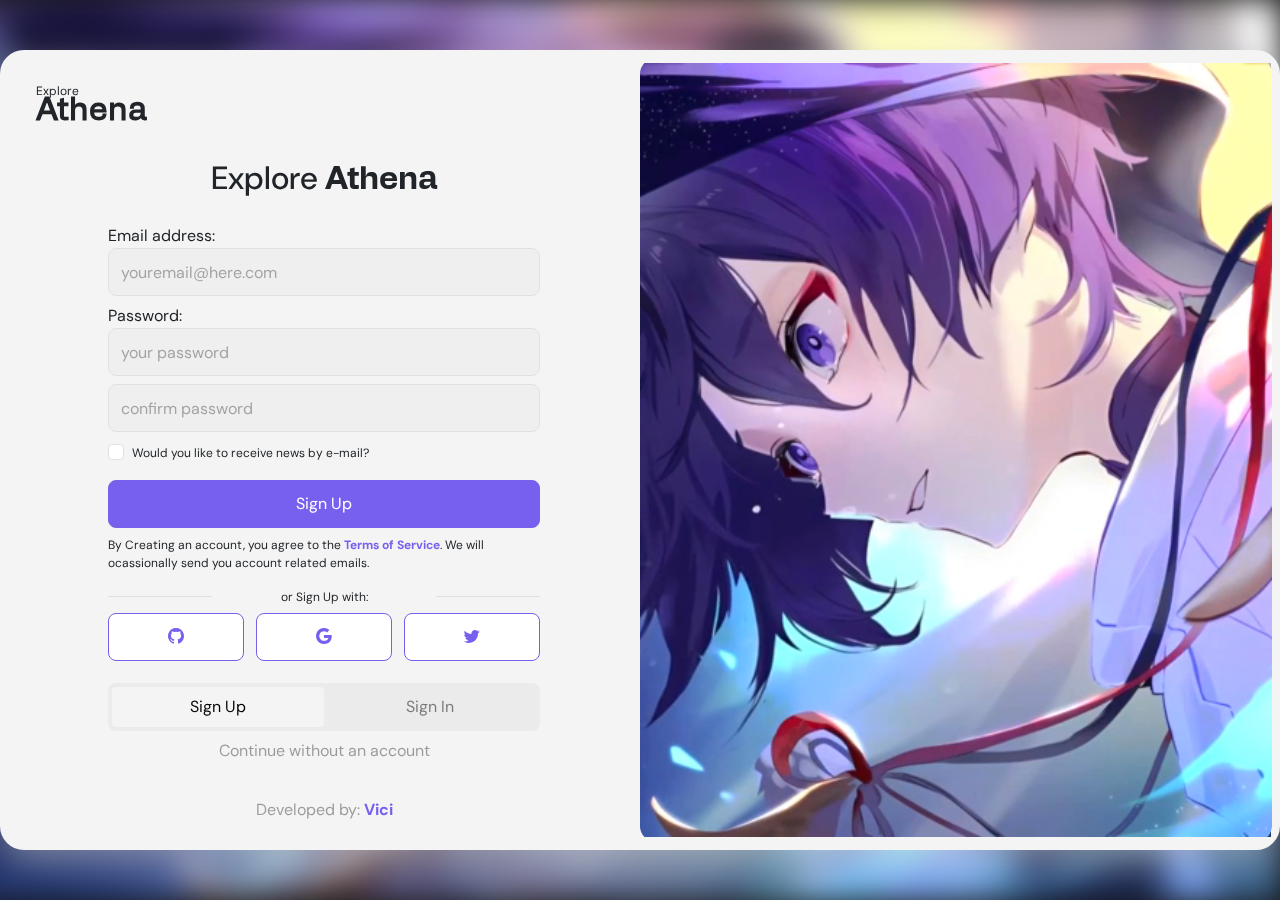
==== index.html @ c0aeb76c "v0.11b. Readme" ====
<!DOCTYPE html>
<html lang="pt-BR">

<head>
	<!-- Starting -->
	<title>Re: Athena</title>
	<meta name="description" content="Project Re: Athena">
	<link rel="icon" type="image/x-icon" href="public/assets/common/logo/favicon.jpg">
	<meta name="author" content='Victor "Vici" Pires'>
	<meta name="keywords" content="design, web development, portfolio, games, genshin impact">
	<!-- Meta -->
	<meta charset="UTF-8">
	<meta name="viewport" content="width=device-width, initial-scale=1.0">
	<!-- Google Fonts -->
	<link rel="preconnect" href="https://fonts.googleapis.com">
	<link rel="preconnect" href="https://fonts.gstatic.com" crossorigin>
	<!-- Styles: Global -->
	<link rel="stylesheet" href="src/styles/global/badass.css">
	<link rel="stylesheet" href="src/styles/global/athena-library.css">
	<link rel="stylesheet" href="src/styles/fonts/all.css">
	<link rel="stylesheet" href="src/styles/gameSpecific/genshinImpact/views/desktop/home/modal-login.css">
	<!-- Styles: Index.html -->
	<link rel="stylesheet" href="src/styles/global/views/index/index.css">
	<link rel="stylesheet" href="src/styles/gameSpecific/genshinImpact/menu/menu-select.css">
	<!-- Bootstrap + FontAwesome git init -->
	<link href="https://cdn.jsdelivr.net/npm/bootstrap@5.3.1/dist/css/bootstrap.min.css" rel="stylesheet"
		integrity="sha384-4bw+/aepP/YC94hEpVNVgiZdgIC5+VKNBQNGCHeKRQN+PtmoHDEXuppvnDJzQIu9" crossorigin="anonymous">
	<link rel="stylesheet" href="https://cdn.jsdelivr.net/npm/bootstrap-icons@1.10.5/font/bootstrap-icons.css">
	<link rel="stylesheet" href="https://cdnjs.cloudflare.com/ajax/libs/font-awesome/6.0.0-beta3/css/all.min.css">
	<link rel="stylesheet" href="https://cdn.jsdelivr.net/npm/bootstrap@5.3.0/dist/css/bootstrap.min.css">
	<link rel="stylesheet"
		href="https://fonts.googleapis.com/css2?family=Material+Symbols+Rounded:opsz,wght,FILL,GRAD@20..48,100..700,0..1,-50..200">
</head>

<body>

	<div class="select-menu-area">
		<div class="select-menu-base">
			<div class="select-menu-content">
				<ul>
					<!-- Genshin Impact -->
					<li>
						<button class="select-menu-link menu-link-genshin active" type="button" data-game="genshin"
							data-bs-toggle="tooltip" data-bs-placement="right" data-bs-custom-class="select-menu-tooltip"
							data-bs-title="Genshin Impact">
							<img class="select-menu-icon active" alt="Genshin Impact"
								src="public/assets/common/logo/logo-genshin.png">
						</button>
					</li>
					<!-- Whutering Waves -->
					<li>
						<button class="select-menu-link menu-link-whutering offline" type="button" data-game="whutering"
							data-bs-toggle="tooltip" data-bs-placement="right" data-bs-custom-class="select-menu-tooltip"
							data-bs-title="Whutering Waves">
							<img class="select-menu-icon" alt="Whutering Waves"
								src="public/assets/common/logo/logo-whuteringwaves.png">
						</button>
					</li>
					<li>
						<!-- Reverse 1999 -->
						<button class="select-menu-link menu-link-reverse offline" type="button" data-game="reverse"
						data-bs-toggle="tooltip" data-bs-placement="right" data-bs-custom-class="select-menu-tooltip"
						data-bs-title="Reverse 1999">
						<img class="select-menu-icon" alt="Reverse 1999"
							src="public/assets/common/logo/logo-reverse.png">
					</button>
					</li>
				</ul>
			</div>
		</div>
	</div>

	<main class="index-content">


		<video id="backbg-indexVideo" class="video video-genshin active" autoplay muted loop
			src="public/assets/common/videos/intro-genshin.mp4" type="video/mp4"></video>
		<video id="backbg-indexVideo" class="video video-whutering hidden" autoplay muted loop
			src="public/assets/common/videos/intro-wuthering.mp4" type="video/mp4"></video>
		<video id="backbg-indexVideo" class="video video-reverse hidden" autoplay muted loop
		src="public/assets/common/videos/intro-reverse.mp4" type="video/mp4"></video>
		<!-- <video id="backbg-indexVideo hidden" class="video" autoplay muted loop src="../../../public/assets/common/videos/intro-wuthering.mp4" type="video/mp4"></video>-->

		<!-- Select Game Menu -->
		<div class="index-form">
			<div class="left">
				<div class="index-form-header">
					<div class="menu-logo">
						<div class="logo-text">
							<span>Explore</span>
							<p>Athena</p>
						</div>
					</div>
				</div>
				<div class="index-form-middle">
					<div>
						<h2 class="modal-title">Explore <span>Athena</span></h2>
						<!--<p class="modal-description">
							Welcome, player.
							By creating an account, you will agree to our terms of service and be
							ready to enjoy what Athena
							has to offer.</p>-->
					</div>

					<div class="tab-content" id="pills-tabContent">
						<div class="tab-pane fade show active" id="pills-home" role="tabpanel" aria-labelledby="pills-home-tab" tabindex="0">
							<div class="modal-login-area">
								<form>
									<div class="mb-2">
										<span class="modal-login-span">Email address:</span>
										<input type="email" class="form-control" id="exampleInputEmail1" aria-describedby="emailHelp"
											placeholder="youremail@here.com">
									</div>
									<div class="mb-2">
										<span class="modal-login-span">Password:</span>
										<input type="password" class="form-control" id="exampleInputPassword1" placeholder="your password">
									</div>
									<div class="mb-2">
										<input type="password" class="form-control" id="exampleInputPassword1"
											placeholder="confirm password">
									</div>
									<div class="mb-3 form-check">
										<input type="checkbox" class="form-check-input" id="loginUseremail">
										<label class="form-check-label modal-login-remembertext" for="loginUseremail">
											Would you like to receive news by e-mail?
										</label>
									</div>
									<button type="submit" class="btn btn-primary w-100 mb-2">Sign Up</button>
								</form>
								<div class="modal-footer">
									<p class="modal-footer-text">By Creating an account, you agree to the <a class="main-text-link main-link-outline" href="src/views/gameSpecific/genshinImpact/views/desktop/home.html">Terms of Service</a>. We will ocassionally send you account related emails.</p>
								</div>
								<div class="modal-register-options">
									<hr>
									<p>or Sign Up with:</p>
									<hr>
								</div>
								<div class="row">
									<div class="col pe-0">
										<button class="btn btn-secondary w-100">
											<i class="bi bi-github"></i>
										</button>
									</div>
									<div class="col pe-0">
										<button class="btn btn-secondary w-100">
											<i class="bi bi-google"></i>
										</button>
									</div>
									<div class="col">
										<button class="btn btn-secondary w-100">
											<i class="bi bi-twitter"></i>
										</button>
									</div>
								</div>
							</div>
						</div>

						<div class="tab-pane fade" id="pills-profile" role="tabpanel" aria-labelledby="pills-profile-tab" tabindex="0">
							<div class="tab-pane fade show active" id="pills-home" role="tabpanel" aria-labelledby="pills-home-tab" tabindex="0">
								<div class="modal-login-area">
									<form>
										<div class="mb-2">
											<span class="modal-login-span">Email address:</span>
											<input type="email" class="form-control" id="exampleInputEmail1" aria-describedby="emailHelp"
												placeholder="youremail@here.com">
										</div>
										<div class="mb-2">
											<span class="modal-login-span">Password:</span>
											<input type="password" class="form-control" id="exampleInputPassword1" placeholder="your password">
										</div>
										<div class="mb-2">
											<input type="password" class="form-control" id="exampleInputPassword1"
												placeholder="confirm password">
										</div>
										<div class="mb-3 form-check">
											<input type="checkbox" class="form-check-input" id="loginUseremail">
											<label class="form-check-label modal-login-remembertext" for="loginUseremail">
												Would you like to receive news by e-mail?
											</label>
										</div>
										<button type="submit" class="btn btn-primary w-100 mb-2">Sign In</button>
									</form>
									<div class="modal-footer">
										<p class="modal-footer-text">By Creating an account, you agree to the <a class="main-text-link main-link-outline" href="src/views/gameSpecific/genshinImpact/views/desktop/home.html">Terms of Service</a>. We will ocassionally send you account related emails.</p>
									</div>
									<div class="modal-register-options">
										<hr>
										<p>or Sign In with:</p>
										<hr>
									</div>
									<div class="row">
										<div class="col pe-0">
											<button class="btn btn-secondary w-100">
												<i class="bi bi-github"></i>
											</button>
										</div>
										<div class="col pe-0">
											<button class="btn btn-secondary w-100">
												<i class="bi bi-google"></i>
											</button>
										</div>
										<div class="col">
											<button class="btn btn-secondary w-100">
												<i class="bi bi-twitter"></i>
											</button>
										</div>
									</div>
								</div>
							</div>
						</div>

						<div class="index-form-nav">
							<ul class="nav nav-pills" id="pills-tab" role="tablist">
								<li class="nav-item" role="presentation">
									<button class="nav-link active" id="pills-home-tab" data-bs-toggle="pill" data-bs-target="#pills-home"
										type="button" role="tab" aria-controls="pills-home" aria-selected="true">Sign Up</button>
								</li>
								<li class="nav-item" role="presentation">
									<button class="nav-link" id="pills-profile-tab" data-bs-toggle="pill" data-bs-target="#pills-profile"
										type="button" role="tab" aria-controls="pills-profile" aria-selected="false">Sign In</button>
								</li>
							</ul>
						</div>
					</div>

					<div class="without-account">
						<a class="without-account-link" href="src/views/gameSpecific/genshinImpact/views/desktop/home.html">Continue without an account</a>
					</div>

				</div>

				<div class="index-form-footer">
					<span>Developed by: <a class="main-text-link main-link-outline" href="https://github.com/iamVici/reAthena">Vici</a></span>
				</div>

			</div>
			<div class="right">
				<div class="spotify-container">
					<iframe style="border-radius:12px"
						src="https://open.spotify.com/embed/track/0FVuyC9RP5MACjp4lgU3qZ?utm_source=generator&theme=0" width="100%"
						height="96px" frameBorder="0" allowfullscreen=""
						allow="autoplay; clipboard-write; encrypted-media; fullscreen; picture-in-picture" loading="lazy"></iframe>
				</div>
				<div class="right-genshin active">
					<div class="video-area">
						<div class="video-content">
							<video id="bg-indexVideo" class="video-genshin" autoplay muted loop src="public/assets/common/videos/intro-genshin.mp4" type="video/mp4">
								<div class="banner-shadow-bottom"></div>
								<div class="simple-frame-area">
									<div class="frame-description-area">
										<h4 class="event-title">Garden<br>of Memories</h4>
										<p class="event-intro">
											In the flowery fields of Mondstadt, a mysterious gardener appears cultivating golden flowers that
											seem to hold memories of ancient times. The Traveler is invited to explore this enchanted garden,
											where each harvested flower reveals fragments of the past. Participate in special collection
											challenges, interact with flower spirits, and unravel the
										</p>
										<a class="main-link main-link-outline">Read More <span>↗</span></a>
									</div>
								</div>
						</div>
					</div>
				</div>

				<div class="right-whutering hidden">
					<div class="video-area">
						<div class="video-content">
							<video id="bg-indexVideo" class="video-whutering" autoplay muted loop src="public/assets/common/videos/intro-wuthering.mp4" type="video/mp4">
								<div class="banner-shadow-bottom"></div>
								<div class="simple-frame-area">
									<div class="frame-description-area">
										<h4 class="event-title">Garden<br>of Memories</h4>
										<p class="event-intro">
											In the flowery fields of Mondstadt, a mysterious gardener appears cultivating golden flowers that
											seem to hold memories of ancient times. The Traveler is invited to explore this enchanted garden,
											where each harvested flower reveals fragments of the past. Participate in special collection
											challenges, interact with flower spirits, and unravel the
										</p>
										<a class="main-link main-link-outline">Read More <span>↗</span></a>
									</div>
								</div>
						</div>
					</div>
				</div>

				<div class="right-reverse hidden">
					<div class="video-area">
						<div class="video-content">
							<video id="bg-indexVideo" class="video-whutering" autoplay muted loop src="public/assets/common/videos/intro-reverse.mp4" type="video/mp4">
								<div class="banner-shadow-bottom"></div>
								<div class="simple-frame-area">
									<div class="frame-description-area">
										<h4 class="event-title">Garden<br>of Memories</h4>
										<p class="event-intro">
											In the flowery fields of Mondstadt, a mysterious gardener appears cultivating golden flowers that
											seem to hold memories of ancient times. The Traveler is invited to explore this enchanted garden,
											where each harvested flower reveals fragments of the past. Participate in special collection
											challenges, interact with flower spirits, and unravel the
										</p>
										<a class="main-link main-link-outline">Read More <span>↗</span></a>
									</div>
								</div>
						</div>
					</div>
				</div>

			</div>
		</div>
	</main>

	<!-- Bootstrap JS e Popper.js (necessários) -->
	<script src="https://cdn.jsdelivr.net/npm/@popperjs/core@2.11.8/dist/umd/popper.min.js"></script>
	<script src="https://cdn.jsdelivr.net/npm/bootstrap@5.3.0/dist/js/bootstrap.min.js"></script>

	<script>
		const tooltipTriggerList = document.querySelectorAll('[data-bs-toggle="tooltip"]')
		const tooltipList = [...tooltipTriggerList].map(tooltipTriggerEl => new bootstrap.Tooltip(tooltipTriggerEl))
	</script>
	<!-- Biblioteca jQuery -->
	<script src="https://code.jquery.com/jquery-3.6.0.min.js"></script>
	<!-- Biblioteca: Bootstrap -->
	<link rel="stylesheet" href="https://cdn.jsdelivr.net/npm/bootstrap@5.3.0/dist/css/bootstrap.min.css">
	<script src="https://ajax.googleapis.com/ajax/libs/jquery/3.3.1/jquery.min.js"></script>
	<script src="https://cdn.jsdelivr.net/npm/bootstrap@5.3.1/dist/js/bootstrap.bundle.min.js"></script>
	<script src="https://code.jquery.com/jquery-3.5.1.slim.min.js"></script>
	<script src="https://cdn.jsdelivr.net/npm/@popperjs/core@2.5.4/dist/umd/popper.min.js"></script>
	<script src="https://maxcdn.bootstrapcdn.com/bootstrap/4.5.2/js/bootstrap.min.js"></script>
	<!-- Components: Global -->
	<script rel="stylesheet" href="src/components/badass.js"></script>
	<script rel="stylesheet" href="src/components/global/common/clipboard.js"></script>
	<script rel="stylesheet" href="src/components/global/common/popover.js"></script>
	<script rel="stylesheet" href="src/components/global/common/side-scrolling.js"></script>
	<script rel="stylesheet" href="src/components/global/common/tooltip.js"></script>

	<script>
		document.addEventListener('DOMContentLoaded', function () {
			// Inicializa tooltips
			const tooltipTriggerList = document.querySelectorAll('[data-bs-toggle="tooltip"]');
			const tooltipList = [...tooltipTriggerList].map(tooltipTriggerEl => new bootstrap.Tooltip(tooltipTriggerEl));

			// Seleciona todos os botões do menu
			const menuButtons = document.querySelectorAll('.select-menu-link');

			// Função para atualizar interface baseado no jogo selecionado
			function updateInterface(selectedGame) {
				// Atualiza vídeos
				const allVideos = document.querySelectorAll('.video');
				allVideos.forEach(video => {
					video.classList.add('hidden');
					video.classList.remove('active');
				});
				const selectedVideo = document.querySelector(`.video-${selectedGame}`);
				if (selectedVideo) {
					selectedVideo.classList.remove('hidden');
					selectedVideo.classList.add('active');
				}

				// Atualiza divs right
				const allRightDivs = document.querySelectorAll('[class^="right-"]');
				allRightDivs.forEach(div => {
					div.classList.remove('active');
					div.classList.add('hidden');
				});
				const selectedRightDiv = document.querySelector(`.right-${selectedGame}`);
				if (selectedRightDiv) {
					selectedRightDiv.classList.remove('hidden');
					selectedRightDiv.classList.add('active');
				}
			}

			menuButtons.forEach(button => {
				button.addEventListener('click', function (e) {
					e.preventDefault();

					// Atualiza estados dos botões
					menuButtons.forEach(btn => {
						btn.classList.remove('active');
						btn.classList.add('offline');
						const img = btn.querySelector('.select-menu-icon');
						if (img) {
							img.classList.remove('active');
						}
					});

					// Ativa o botão selecionado
					this.classList.add('active');
					this.classList.remove('offline');
					const clickedImg = this.querySelector('.select-menu-icon');
					if (clickedImg) {
						clickedImg.classList.add('active');
					}

					// Atualiza toda a interface
					const selectedGame = this.dataset.game;
					updateInterface(selectedGame);
				});
			});
		});
	</script>


</body>

</html>
---- src/styles/global/badass.css ----
body {
  margin: 0;
  padding: 0;
  background-color: #181818 !important;
  font-family: 'dmsans' !important;
  cursor: default;
}

.material-symbols-rounded {
  font-variation-settings:
  'FILL' 1,
  'wght' 400,
  'GRAD' 0,
  'opsz' 24
}

/* width */
::-webkit-scrollbar {
  width: 8px;
}

/* Track */
::-webkit-scrollbar-track {
  border-radius: 10px;
  background-color: #414141;
  padding: 4px;
  border-radius: 1px solid #d1dbe3;
}
 
/* Handle */
::-webkit-scrollbar-thumb {
  background: #d1dbe3; 
  border-radius: 16px;
}

/* Handle on hover */
::-webkit-scrollbar-thumb:hover {
  background: #d1dbe3; 
}

.p, p {
  margin-bottom: 8px !important;
}

.h1, h1 {
  margin: 0 !important;
}

.h2, h2 {
  margin: 0 !important;
}

.h3, h3 {
  margin: 0 !important;
}

.h4, h4 {
  margin: 0 !important;
}

li {
  text-decoration: none !important;
  list-style: none !important;
}

ul {
  margin: 0 !important;
}

button {
  outline: none !important;
  box-shadow: none !important;
  background-color: none !important;
}

button:focus {
  outline: none !important;
  box-shadow: none !important; 
  background-color: none !important;
}

button:active {
  outline: none !important;
  background-color: none !important;
  box-shadow: none !important; 
}

a {
  outline: none !important;
  box-shadow: none !important;
  background-color: none !important;
}

a:focus {
  outline: none !important;
  box-shadow: none !important; 
  background-color: none !important;
}

a:active {
  outline: none !important;
  background-color: none !important;
  box-shadow: none !important; 
}

.event-green {
  background: linear-gradient(to bottom, rgba(0, 0, 0, 0) 50%, rgba(30, 241, 164, 0.1) 100%);
}

.event-blue {
  background: linear-gradient(to bottom, rgba(0, 0, 0, 0) 50%, rgba(69, 30, 241, 0.1) 100%);
}

.event-indigo {
  background: linear-gradient(to bottom, rgba(0, 0, 0, 0) 50%, var(--myindigo-40) 100%);
}

.event-yellow {
  background: linear-gradient(to bottom, rgba(0, 0, 0, 0) 50%, var(--myyellow-40) 100%);
}
---- src/styles/global/athena-library.css ----
:root {
  --myred: #ee4242;
  --myred-95: #ee4242f0;
  --myred-90: #ee4242e0;
  --myred-85: #ee4242d0;
  --myred-80: #ee4242c0;
  --myred-75: #ee4242b0;
  --myred-70: #ee4242a0;
  --myred-65: #ee424290;
  --myred-60: #ee424280;
  --myred-55: #ee424270;
  --myred-50: #ee424260;
  --myred-45: #ee424250;
  --myred-40: #ee424240;
  --myred-30: #ee424230;
  --myred-20: #ee424220;
  --myred-10: #ee424210;

  --myblue: #3983fc;
  --myblue-95: #3983fcf0;
  --myblue-90: #3983fce0;
  --myblue-85: #3983fcd0;
  --myblue-80: #3983fcc0;
  --myblue-75: #3983fcb0;
  --myblue-70: #3983fca0;
  --myblue-65: #3983fc90;
  --myblue-60: #3983fc80;
  --myblue-55: #3983fc70;
  --myblue-50: #3983fc60;
  --myblue-45: #3983fc50;
  --myblue-40: #3983fc40;
  --myblue-30: #3983fc30;
  --myblue-20: #3983fc20;
  --myblue-10: #3983fc10;

  --myblack: #070707;
  --mywhite: #f4f4f4;
  --mygray: #d0d0d0;

  --mypink: #eb0a8a;
  --mypink-95: #eb0a8af0;
  --mypink-90: #eb0a8ae0;
  --mypink-85: #eb0a8ad0;
  --mypink-80: #eb0a8ac0;
  --mypink-75: #eb0a8ab0;
  --mypink-70: #eb0a8aa0;
  --mypink-65: #eb0a8a90;
  --mypink-60: #eb0a8a80;
  --mypink-55: #eb0a8a70;
  --mypink-50: #eb0a8a60;
  --mypink-45: #eb0a8a50;
  --mypink-40: #eb0a8a40;
  --mypink-30: #eb0a8a30;
  --mypink-20: #eb0a8a20;
  --mypink-10: #eb0a8a10;

  --mygreen: #54f0ac;
  --mygreen-90: #54f0ac90;
  --mygreen-80: #54f0ac80;
  --mygreen-70: #54f0ac70;
  --mygreen-60: #54f0ac60;
  --mygreen-50: #54f0ac50;
  --mygreen-40: #54f0ac40;
  --mygreen-30: #54f0ac30;
  --mygreen-20: #54f0ac20;
  --mygreen-10: #54f0ac10;

  --myindigo: #7760ee;
  --myindigo-95: #7760eef0;
  --myindigo-90: #7760eee0;
  --myindigo-85: #7760eed0;
  --myindigo-80: #7760eec0;
  --myindigo-75: #7760eeb0;
  --myindigo-70: #7760eea0;
  --myindigo-65: #7760ee90;
  --myindigo-60: #7760ee80;
  --myindigo-55: #7760ee70;
  --myindigo-50: #7760ee60;
  --myindigo-45: #7760ee50;
  --myindigo-40: #7760ee40;
  --myindigo-30: #7760ee30;
  --myindigo-20: #7760ee20;
  --myindigo-10: #7760ee10;

  --mygold: #ffbc1c;
  --mygold-95: #ffbc1cf0;
  --mygold-90: #ffbc1ce0;
  --mygold-85: #ffbc1cd0;
  --mygold-80: #ffbc1cc0;
  --mygold-75: #ffbc1cb0;
  --mygold-70: #ffbc1ca0;
  --mygold-65: #ffbc1c90;
  --mygold-60: #ffbc1c80;
  --mygold-55: #ffbc1c70;
  --mygold-50: #ffbc1c60;
  --mygold-45: #ffbc1c50;
  --mygold-40: #ffbc1c40;
  --mygold-30: #ffbc1c30;
  --mygold-20: #ffbc1c20;
  --mygold-10: #ffbc1c10;

  --myyellow: #fbe560;
  --myyellow-95: #fbe560f0;
  --myyellow-90: #fbe560e0;
  --myyellow-85: #fbe560d0;
  --myyellow-80: #fbe560c0;
  --myyellow-75: #fbe560b0;
  --myyellow-70: #fbe560a0;
  --myyellow-65: #fbe56090;
  --myyellow-60: #fbe56080;
  --myyellow-55: #fbe56070;
  --myyellow-50: #fbe56060;
  --myyellow-45: #fbe56050;
  --myyellow-40: #fbe56040;
  --myyellow-30: #fbe56030;
  --myyellow-20: #fbe56020;
  --myyellow-10: #fbe56010;

  --myblack: #070707;
  --myblack-95: #070707f0;
  --myblack-90: #070707e0;
  --myblack-85: #070707d0;
  --myblack-80: #070707c0;
  --myblack-75: #070707b0;
  --myblack-70: #070707a0;
  --myblack-65: #07070790;
  --myblack-60: #07070780;
  --myblack-55: #07070770;
  --myblack-50: #07070760;
  --myblack-45: #07070750;
  --myblack-40: #07070740;
  --myblack-30: #07070730;
  --myblack-20: #07070720;
  --myblack-10: #07070710;

  --mywhite: #f4f4f4;
  --mywhite-95: #f4f4f4f0;
  --mywhite-90: #f4f4f4e0;
  --mywhite-85: #f4f4f4d0;
  --mywhite-80: #f4f4f4c0;
  --mywhite-75: #f4f4f4b0;
  --mywhite-70: #f4f4f4a0;
  --mywhite-65: #f4f4f490;
  --mywhite-60: #f4f4f480;
  --mywhite-55: #f4f4f470;
  --mywhite-50: #f4f4f460;
  --mywhite-45: #f4f4f450;
  --mywhite-40: #f4f4f440;
  --mywhite-30: #f4f4f430;
  --mywhite-20: #f4f4f420;
  --mywhite-10: #f4f4f410;

  --mygray: #d0d0d0;
  --mygray-95: #d0d0d0f0;
  --mygray-90: #d0d0d0e0;
  --mygray-85: #d0d0d0d0;
  --mygray-80: #d0d0d0c0;
  --mygray-75: #d0d0d0b0;
  --mygray-70: #d0d0d0a0;
  --mygray-65: #d0d0d090;
  --mygray-60: #d0d0d080;
  --mygray-55: #d0d0d070;
  --mygray-50: #d0d0d060;
  --mygray-45: #d0d0d050;
  --mygray-40: #d0d0d040;
  --mygray-30: #d0d0d030;
  --mygray-20: #d0d0d020;
  --mygray-10: #d0d0d010;
}

.myblack{
  color: var(--myblack);
}
  
.myred{
  color: var(--myred);
}

.mywhite{
  color: var(--mywhite);
}

.myyellow{
  color: var(--myyellow);
}

.mygreen{
  color: var(--mygreen);
}

.myblack{
  color: var(--myblack);
}

.mygold{
  color: var(--mygold);
}

.mypink {
  color: var(--mypink);
}

.mybgwhite{
  background-color: var(--mywhite);
}

.mybggreen{
  background-color: var(--mygreen);
}

.mybgblack{
  background-color: var(--myblack);
}
  
.mybgred{
  background-color: var(--myred);
}

.mybgblue{
  background-color: var(--myblue);
}

.mybggold{
  background-color: var(--mygold);
}

.mybgpink {
  background-color: var(--mypink);
}

.mybgyellow {
  background-color: var(--myyellow) !important;
  border-color: var(--myyellow) !important;
  color: var(--myblack) !important;
}

*{
  --myoldred: #e93c40;
}
---- src/styles/fonts/all.css ----
@import url('alfabet.css');
@import url('bahnschrift.css');
@import url('clash-display.css');
@import url('dmsans.css');
@import url('ep-stellari.css');
@import url('evangelion.css');
@import url('trap.css');
@import url('krylon.css');
@import url('syne.css');
@import url('voga.css');
@import url('wave.css');
---- src/styles/gameSpecific/genshinImpact/views/desktop/home/modal-login.css ----
.modal-login .modal-header {
  border-bottom: 0 !important;
  border-radius: 24px !important;
}

.modal-login .modal-header .btn-close {

}

.modal-login .modal-content {
  border-radius: 24px;
}

.modal-login .modal-body {
  height: 440px;
}

.modal-login-left {
  
}

.modal-login-left-background {
  background-position: center center;
  background-size: cover;
  background-repeat: no-repeat;
  height: 410px;
  border-radius: 16px;
}

.modal-login-left-char {
  background-position: top center;
  background-size: cover;
  background-repeat: no-repeat;
  width: 540px;
  overflow: hidden;
  height: 440px;
  scale: 1;
  top: -30px;
  left: -64px;
  position: relative;
  filter: drop-shadow(10px 10px 10px rgba(0, 0, 0, 0.05));
}

.modal-login-right {
  z-index: 999;
  position: relative;
}

.modal-login-area {
  padding: 0 40px;
  height: 380px;
  align-content: center;
}

.modal-login-area .form-control {
  height: 48px;
  border-radius: 8px;
  background-color: var(--mygray-20);
}

.modal-login-header-text {
  color: var(--mygray);
  text-transform: uppercase;
  font-size: 14px;
  margin: 0 !important;
  padding: 0;
  line-height: 1;
}

.modal-login-right .btn-close {
  z-index: 999;
  position: relative;
  font-size: 10px !important;
  color: black !important;
  opacity: 1 !important;
}

.modal-login-title {
  font-weight: bold;
  margin-bottom: 16px !important;
  text-align: center;
}

.btn-primary {
  background-color: var(--myindigo) !important;
  padding: 4px 8px !important;
  border-radius: 8px !important;
  border: 1px solid var(--myindigo) !important;
  color: #fff !important;
  font-weight: bold;
  height: 48px;
  font-weight: bold;
  display: flex;
  vertical-align: middle;
  transition: 800ms;
}

.btn-primary:hover {
  background-color: var(--myindigo-90) !important;
  border: 1px solid var(--myindigo-90) !important;
  transition: 800ms;
}

.modal-login-moremethods {
  display: flex;
}

.modal-login-moremethods hr {
  height: 2px;
  width: auto;
}

.modal-login .form-check-label {
  color: var(--myblack-60)
}

.modal-login-remembertext {
  font-size: 12px;
}

.btn-secondary {
  background-color: white !important;
  padding: 4px 8px !important;
  border-radius: 8px !important;
  border: 1px solid var(--myindigo) !important;
  color: var(--myindigo) !important;
  font-weight: bold;
  height: 48px;
  font-weight: bold;
  display: flex;
  vertical-align: middle;
  transition: 800ms;
}

.btn-secondary:hover {
  background-color: var(--myindigo-10) !important;
  transition: 800ms;
}

.form-check-input:checked {
  background-color: var(--myindigo) !important;
  border-color: var(--myindigo) !important;
}

::placeholder {
  opacity: 0.5 !important; 
}

*:focus {
  box-shadow: 0 0 0 2px var(--myindigo-20) !important;
  border-color: var(--myindigo) !important;
}

.modal-dialog {
  display: block !important;
  align-content: center !important;
}

.modal-login-header-area {
  margin-bottom: 8px;
}

.modal-footer {
  font-family: 'dmsans';
  font-size: 12px;
}
---- src/styles/global/views/index/index.css ----
.active {
  display: block !important;
}

.hidden {
  display: none !important;
}

.menu-logo {
  display: flex;
  align-items: center;
  margin-right: auto;
  max-width: 200px; 
  min-width: 200px;
}

.logo-text {
  margin-left: 8px;
}

.logo-text span {
  font-size: 12px;
  line-height: 1;
}

.logo-text p {
  font-weight: bold;
  font-size: 32px;
  font-family: 'alfabet-regular' !important;
  line-height: 1;
  margin-top: -8px !important;
  margin-bottom: 0 !important;
}

.index-form-header {
  display: flex;
  text-align: left;
}

.index-form-footer {
  display: flex;
  text-align: center;
  align-self: center;
  font-family: 'dmsans';
  color: var(--myblack-50);
}

.index-content {
  width: 100vw;
  height: 100vh;
  max-width: 100vw;
  max-height: 100vh;
  overflow: hidden;
  display: flex;
  align-content: center;
  text-align: -webkit-center;
  justify-content: center;
}

.index-form {
 border: 8px solid var(--mywhite);*/
  padding: 16px;
  border-radius: 24px;
  background-color: var(--mywhite);
  box-shadow: 0 12px 39px 0 rgba(198, 198, 198, .55);
  position: relative;
  z-index: 999;
  max-height: 800px;
  width: 1280px;
  display: flex;
  place-self: center;
  overflow: hidden;
}

.home-body {
  display: flex;
  width: 100vw;
  height: 100vh;
  max-width: 100vw;
  max-height: 100vh;
  text-align: center;
  overflow: hidden;
}

.left {
  display: flex;
  flex-direction: column;
  width: 50%;
  padding: 20px;
  overflow: hidden;
}

.right {
  display: flex;
  width: 50%;
  overflow: hidden;
  align-items: center;
  border-radius: 16px;
}

.video-content {
  height: 100vh;
  background-size: cover;
  position: relative;
  background-size: cover;
  filter: saturate(1.5);
  object-fit: cover;
  left: 0;
  right: -1200px;
  margin-right: 1200px;
  top: 0;
  bottom: 0;
}

#bg-indexVideo {
  margin-left: -1200px;
}

#backbg-indexVideo {
  position: fixed;
  right: 0;
  bottom: 0;
  min-width: 100%;
  min-height: 100%;
  object-fit: fill;
  -webkit-filter: blur(16px);
  -moz-filter: blur(16px);
  -o-filter: blur(16px);
  -ms-filter: blur(16px);
  filter: blur(16px);
}

.video-whutering{
  filter: saturate(0.8), blur(16px) !important;
}

.video-content .video-genshin {
  right: 0;
  bottom: 0;
  min-width: 100%;
  min-height: 100%;
  scale: 0.86;
  position: relative;
  left: 160px;
  filter: saturate(0.8);
  margin-right: -1400px;
  height: 800px;
}

.form-check {
  cursor: pointer !important;
}

.video-content .video-whutering {
  right: 0;
  bottom: 0;
  min-width: 100%;
  min-height: 100%;
  scale: 0.9;
  position: relative;
  left: 160px;
  filter: saturate(0.8);
  margin-right: -1400px;
  height: 800px;
}

.modal-title {
  font-family: 'dmsans';
  font-size: 32px;
  text-align: center;
}

.modal-title span {
  font-family: 'alfabet-bold' !important;
}

.modal-description {
  font-size: 16px;
  text-align: center;
}

.index-form-middle {
  display: flex;
  flex-direction: column;
  padding: 0 80px;
  margin: auto 0;
  text-align: left;
}

.modal-register-options {
  display: flex;
  text-align: center;
  align-self: center;
  align-items: center;
  align-items: center;
  justify-content: space-between;
}

.modal-register-options p {
  font-family: 'dmsans';
  font-size: 12px;
  margin: 4px 8px !important;
}

.modal-register-options hr{
  color: var(--myblack-50);
  width: 104px;
}

.index-form-nav {
  width: 100%;
  display: flex;
  background-color: var(--mygray-40);
  padding: 4px;
  border-radius: 8px;
}

.nav.nav-pills {
  width: 100%;
}

.form-check-input,.modal-login-remembertext {
  cursor: pointer !important;
}

.nav-link {
  color: var(--myblack-60) !important;
  font-size: 12px !important;
}

.nav-link.active {
  width: 150px;
  background-color: var(--mywhite) !important;
  color: var(--myblack) !important;
  border-radius: 4px !important;
}

.nav-item {
  width: 50%;
  display: flex;
}

.nav-item button {
  width: 100% !important;
  font-size: 16px !important;
  font-family: 'dmsans';
}

.modal-register-area {
  height: 480px;
  padding: 0;
}

.modal-login-area {
  height: 480px;
  padding: 0;
}

.spotify-container {
  width: 320px;
  position: absolute;
  top: auto;
  left: auto;
  right: 0;
  bottom: -8px;
  margin: 0 32px 16px 0;
  z-index: 99;
}

.main-text-link {
  align-items: center;
  align-content: center;
  justify-content: center;
  background-color: var(--myindigo-20);
  color: var(--myindigo) !important;
  padding: 4px 12px;
  font-size: 16px;
  min-height: 42px;
  border-radius: 4px;
  text-decoration: none !important;
  font-weight: bolder;
  cursor: pointer;
  line-height: 1;
  transition: 800ms;
}

.main-text-link:hover {
  background-color: var(--myindigo-60);
  transition: 800ms;
}

.main-link-outline {
  background-color: transparent !important;
  color: var(--myindigo) !important;
  font-size: 12px !important;
  padding: 0 !important;
  text-decoration: none !important;
  transition: 400ms !important;
}

.main-link-outline:hover {
  background-color: transparent !important;
  color: var(--myindigo-80) !important;
  transition: 400ms !important;
}

.without-account {
  display: flex;
  text-align: center;
  margin: 0 auto;
  padding: 8px;
}

.without-account-link {
  font-family: 'dmsans';
  color: var(--myblack-50);
  text-decoration: none !important;
  transition: 400ms !important;
}

.without-account-link:hover {
  color: var(--myindigo-80) !important;
  text-decoration: none !important;
  transition: 400ms !important;
}

.select-menu-link {
  border: none !important;
  padding: 0 !important;
}

.index-form-footer a {
  font-family: 'dmsans';
  font-size: 16px !important;
  color: var(--myblack-50);
  text-decoration: none !important;
  transition: 400ms !important;
}

.index-form-footer a:hover {
  color: var(--myindigo-80) !important;
  text-decoration: none !important;
  transition: 400ms !important;
}
---- src/styles/gameSpecific/genshinImpact/menu/menu-select.css ----
@media only screen and (max-width: 1920px) {
  .select-menu-base.reduced {
    display: block;
  }
  .select-menu-base.full {
    display: none !important;
  }
}

@media only screen and (min-width: 1920px) {
  .select-menu-base.reduced {
    display: none !important;
  }
  .select-menu-base.full {
    display: block !important;
  }
}

.select-menu-area {
  max-width: 1920px;
}

.select-menu-base {
  position: fixed;
  top: 42%;
  z-index: 999;
  will-change: transform;
  height: 200px;
  display: flex;
  align-self: center;
  align-content: center;
}

.select-menu-content {
  background-color: #fff;
  box-shadow: 0 12px 39px 0 rgba(198, 198, 198, .55);
  border: 1px solid #d3def2;
  padding: 12px 8px;
  border-radius: 0 24px 24px 0;
  align-self: center;
  align-content: center;
}

.select-menu-base img {
  width: 40px;
  height: 40px;
  margin: 4px 0;
  background-position: center;
  background-size: contain;
  padding: 0;
  border-radius: 50%;
}

.select-menu-base ul {
  list-style: none;
  margin: 0;
  padding: 0;
}

.select-menu-base hr {
  margin: 4px 0;
  width: 100%;
  border: 1px solid #fefefe;
}

.select-menu-tooltip {
  --bs-tooltip-bg: var(--myindigo) !important;
  --bs-tooltip-color: white !important;
  z-index: 1000;
  box-shadow: rgba(100, 100, 111, 0.2) 0px 7px 29px 0px;
}

.select-menu-icon {
  transition: 600ms;
}

.select-menu-icon:hover {
  scale: 1.2;
  transition: 600ms;
}

.select-menu-link {
  background-color: transparent !important;
}

.select-menu-link.offline {
  background-color: transparent !important;
}

.select-menu-link.offline .select-menu-icon:hover {
  scale: 1 !important;
  transition: 600ms;
  background-color: transparent;
}

.select-menu-icon.active {
  scale: 1.2;
  border: 1px solid #d3def2;
  box-shadow: 0 12px 39px 0 rgba(198, 198, 198, .55);
}

.select-menu-link.offline img{
  filter: grayscale(1);
  background-color: transparent;
}

.select-menu-tooltip.offline{
  --bs-tooltip-bg: #c1c1c1 !important;
}
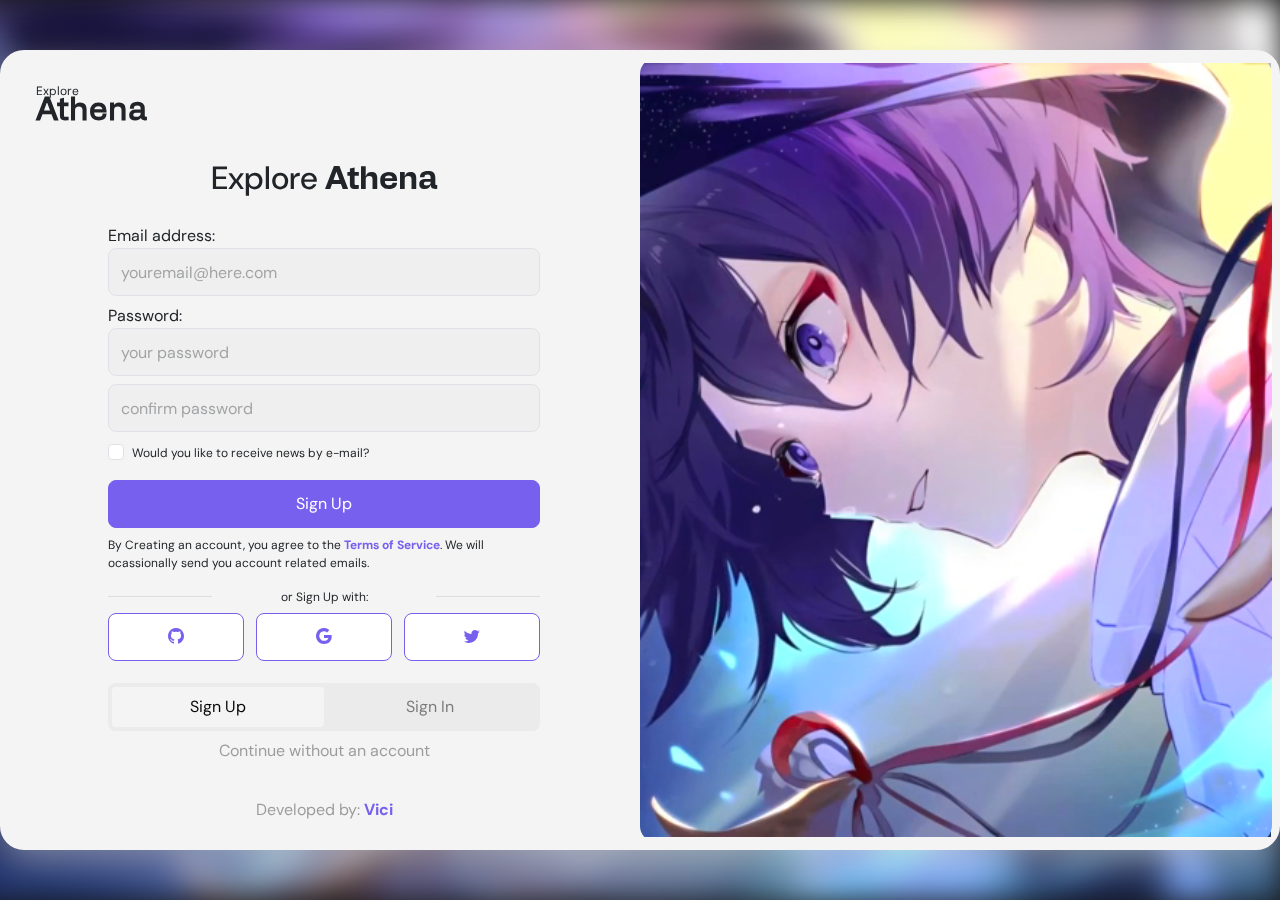
==== commit 44efb457: "v0.13b. Fix: Correct script tag attributes in index.html" ====
--- a/index.html
+++ b/index.html
@@ -326,11 +326,11 @@
 	<script src="https://cdn.jsdelivr.net/npm/@popperjs/core@2.5.4/dist/umd/popper.min.js"></script>
 	<script src="https://maxcdn.bootstrapcdn.com/bootstrap/4.5.2/js/bootstrap.min.js"></script>
 	<!-- Components: Global -->
-	<script rel="stylesheet" href="src/components/badass.js"></script>
-	<script rel="stylesheet" href="src/components/global/common/clipboard.js"></script>
-	<script rel="stylesheet" href="src/components/global/common/popover.js"></script>
-	<script rel="stylesheet" href="src/components/global/common/side-scrolling.js"></script>
-	<script rel="stylesheet" href="src/components/global/common/tooltip.js"></script>
+	<script src="src/components/badass.js"></script>
+	<script src="src/components/global/common/clipboard.js"></script>
+	<script src="src/components/global/common/popover.js"></script>
+	<script src="src/components/global/common/side-scrolling.js"></script>
+	<script src="src/components/global/common/tooltip.js"></script>
 
 	<script>
 		document.addEventListener('DOMContentLoaded', function () {
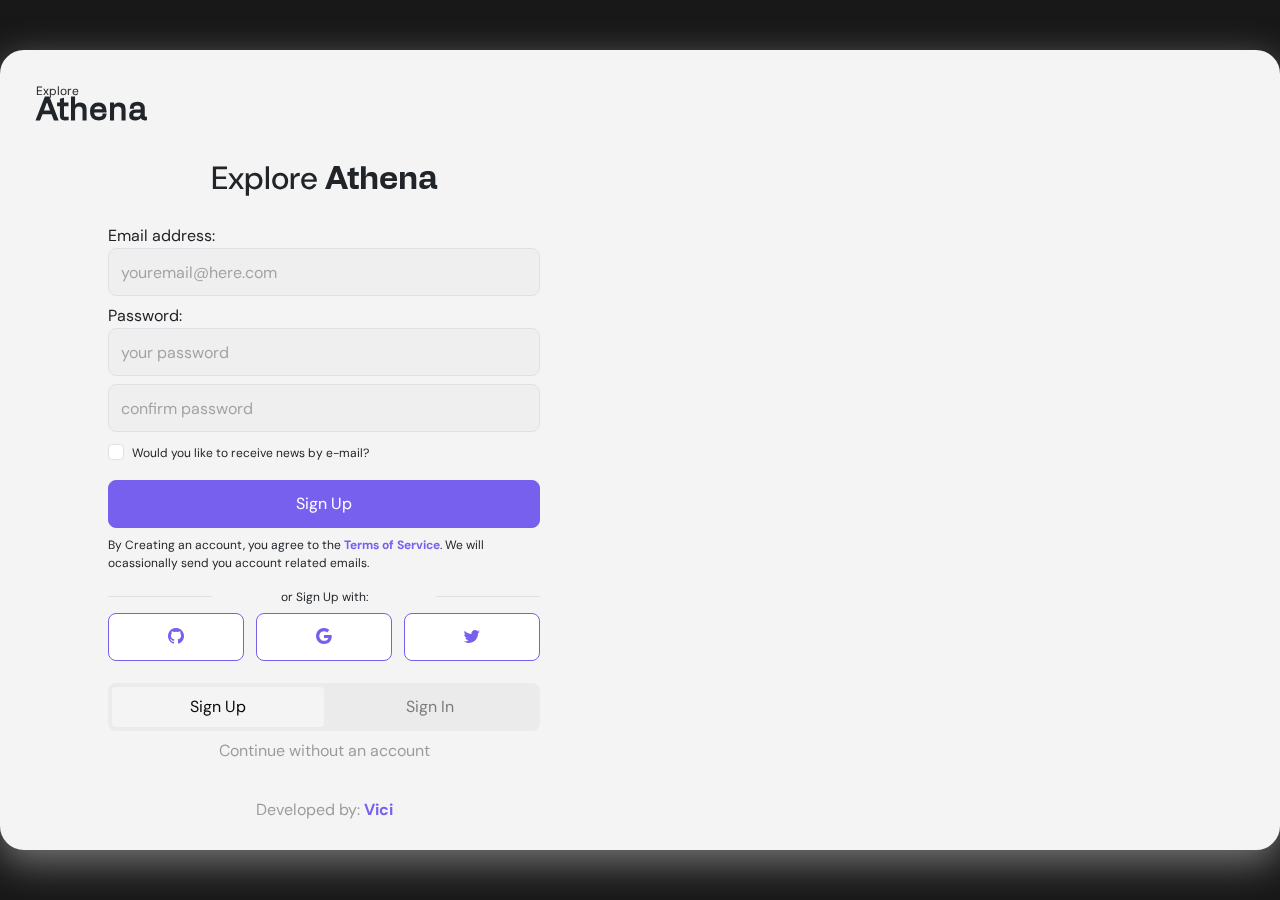
==== commit 581b4ea9: "v0.17b. Fix: Test Link Vercel" ====
--- a/index.html
+++ b/index.html
@@ -2,27 +2,21 @@
 <html lang="pt-BR">
 
 <head>
-	<!-- Starting -->
 	<title>Re: Athena</title>
 	<meta name="description" content="Project Re: Athena">
-	<link rel="icon" type="image/x-icon" href="public/assets/common/logo/favicon.jpg">
+	<link rel="icon" type="image/x-icon" href="assets/common/logo/favicon.jpg">
 	<meta name="author" content='Victor "Vici" Pires'>
 	<meta name="keywords" content="design, web development, portfolio, games, genshin impact">
-	<!-- Meta -->
 	<meta charset="UTF-8">
 	<meta name="viewport" content="width=device-width, initial-scale=1.0">
-	<!-- Google Fonts -->
 	<link rel="preconnect" href="https://fonts.googleapis.com">
 	<link rel="preconnect" href="https://fonts.gstatic.com" crossorigin>
-	<!-- Styles: Global -->
-	<link rel="stylesheet" href="src/styles/global/badass.css">
-	<link rel="stylesheet" href="src/styles/global/athena-library.css">
-	<link rel="stylesheet" href="src/styles/fonts/all.css">
-	<link rel="stylesheet" href="src/styles/gameSpecific/genshinImpact/views/desktop/home/modal-login.css">
-	<!-- Styles: Index.html -->
-	<link rel="stylesheet" href="src/styles/global/views/index/index.css">
-	<link rel="stylesheet" href="src/styles/gameSpecific/genshinImpact/menu/menu-select.css">
-	<!-- Bootstrap + FontAwesome git init -->
+	<link rel="stylesheet" href="../src/styles/global/badass.css">
+	<link rel="stylesheet" href="../src/styles/global/athena-library.css">
+	<link rel="stylesheet" href="../src/styles/fonts/all.css">
+	<link rel="stylesheet" href="../src/styles/gameSpecific/genshinImpact/views/desktop/home/modal-login.css">
+	<link rel="stylesheet" href="../src/styles/global/views/index/index.css">
+	<link rel="stylesheet" href="../src/styles/gameSpecific/genshinImpact/menu/menu-select.css">
 	<link href="https://cdn.jsdelivr.net/npm/bootstrap@5.3.1/dist/css/bootstrap.min.css" rel="stylesheet"
 		integrity="sha384-4bw+/aepP/YC94hEpVNVgiZdgIC5+VKNBQNGCHeKRQN+PtmoHDEXuppvnDJzQIu9" crossorigin="anonymous">
 	<link rel="stylesheet" href="https://cdn.jsdelivr.net/npm/bootstrap-icons@1.10.5/font/bootstrap-icons.css">
@@ -38,32 +32,26 @@
 		<div class="select-menu-base">
 			<div class="select-menu-content">
 				<ul>
-					<!-- Genshin Impact -->
 					<li>
 						<button class="select-menu-link menu-link-genshin active" type="button" data-game="genshin"
 							data-bs-toggle="tooltip" data-bs-placement="right" data-bs-custom-class="select-menu-tooltip"
 							data-bs-title="Genshin Impact">
-							<img class="select-menu-icon active" alt="Genshin Impact"
-								src="public/assets/common/logo/logo-genshin.png">
+							<img class="select-menu-icon active" alt="Genshin Impact" src="assets/common/logo/logo-genshin.png">
 						</button>
 					</li>
-					<!-- Whutering Waves -->
 					<li>
 						<button class="select-menu-link menu-link-whutering offline" type="button" data-game="whutering"
 							data-bs-toggle="tooltip" data-bs-placement="right" data-bs-custom-class="select-menu-tooltip"
 							data-bs-title="Whutering Waves">
-							<img class="select-menu-icon" alt="Whutering Waves"
-								src="public/assets/common/logo/logo-whuteringwaves.png">
+							<img class="select-menu-icon" alt="Whutering Waves" src="assets/common/logo/logo-whuteringwaves.png">
 						</button>
 					</li>
 					<li>
-						<!-- Reverse 1999 -->
 						<button class="select-menu-link menu-link-reverse offline" type="button" data-game="reverse"
-						data-bs-toggle="tooltip" data-bs-placement="right" data-bs-custom-class="select-menu-tooltip"
-						data-bs-title="Reverse 1999">
-						<img class="select-menu-icon" alt="Reverse 1999"
-							src="public/assets/common/logo/logo-reverse.png">
-					</button>
+							data-bs-toggle="tooltip" data-bs-placement="right" data-bs-custom-class="select-menu-tooltip"
+							data-bs-title="Reverse 1999">
+							<img class="select-menu-icon" alt="Reverse 1999" src="assets/common/logo/logo-reverse.png">
+						</button>
 					</li>
 				</ul>
 			</div>
@@ -74,14 +62,11 @@
 
 
 		<video id="backbg-indexVideo" class="video video-genshin active" autoplay muted loop
-			src="public/assets/common/videos/intro-genshin.mp4" type="video/mp4"></video>
+			src="assets/common/videos/intro-genshin.mp4" type="video/mp4"></video>
 		<video id="backbg-indexVideo" class="video video-whutering hidden" autoplay muted loop
-			src="public/assets/common/videos/intro-wuthering.mp4" type="video/mp4"></video>
+			src="assets/common/videos/intro-wuthering.mp4" type="video/mp4"></video>
 		<video id="backbg-indexVideo" class="video video-reverse hidden" autoplay muted loop
-		src="public/assets/common/videos/intro-reverse.mp4" type="video/mp4"></video>
-		<!-- <video id="backbg-indexVideo hidden" class="video" autoplay muted loop src="../../../public/assets/common/videos/intro-wuthering.mp4" type="video/mp4"></video>-->
-
-		<!-- Select Game Menu -->
+			src="assets/common/videos/intro-reverse.mp4" type="video/mp4"></video>
 		<div class="index-form">
 			<div class="left">
 				<div class="index-form-header">
@@ -95,15 +80,11 @@
 				<div class="index-form-middle">
 					<div>
 						<h2 class="modal-title">Explore <span>Athena</span></h2>
-						<!--<p class="modal-description">
-							Welcome, player.
-							By creating an account, you will agree to our terms of service and be
-							ready to enjoy what Athena
-							has to offer.</p>-->
 					</div>
 
 					<div class="tab-content" id="pills-tabContent">
-						<div class="tab-pane fade show active" id="pills-home" role="tabpanel" aria-labelledby="pills-home-tab" tabindex="0">
+						<div class="tab-pane fade show active" id="pills-home" role="tabpanel" aria-labelledby="pills-home-tab"
+							tabindex="0">
 							<div class="modal-login-area">
 								<form>
 									<div class="mb-2">
@@ -128,7 +109,10 @@
 									<button type="submit" class="btn btn-primary w-100 mb-2">Sign Up</button>
 								</form>
 								<div class="modal-footer">
-									<p class="modal-footer-text">By Creating an account, you agree to the <a class="main-text-link main-link-outline" href="src/views/gameSpecific/genshinImpact/views/desktop/home.html">Terms of Service</a>. We will ocassionally send you account related emails.</p>
+									<p class="modal-footer-text">By Creating an account, you agree to the <a
+											class="main-text-link main-link-outline"
+											href="../src/views/gameSpecific/genshinImpact/views/desktop/home.html">Terms of
+											Service</a>. We will ocassionally send you account related emails.</p>
 								</div>
 								<div class="modal-register-options">
 									<hr>
@@ -155,8 +139,10 @@
 							</div>
 						</div>
 
-						<div class="tab-pane fade" id="pills-profile" role="tabpanel" aria-labelledby="pills-profile-tab" tabindex="0">
-							<div class="tab-pane fade show active" id="pills-home" role="tabpanel" aria-labelledby="pills-home-tab" tabindex="0">
+						<div class="tab-pane fade" id="pills-profile" role="tabpanel" aria-labelledby="pills-profile-tab"
+							tabindex="0">
+							<div class="tab-pane fade show active" id="pills-home" role="tabpanel" aria-labelledby="pills-home-tab"
+								tabindex="0">
 								<div class="modal-login-area">
 									<form>
 										<div class="mb-2">
@@ -166,7 +152,8 @@
 										</div>
 										<div class="mb-2">
 											<span class="modal-login-span">Password:</span>
-											<input type="password" class="form-control" id="exampleInputPassword1" placeholder="your password">
+											<input type="password" class="form-control" id="exampleInputPassword1"
+												placeholder="your password">
 										</div>
 										<div class="mb-2">
 											<input type="password" class="form-control" id="exampleInputPassword1"
@@ -181,7 +168,10 @@
 										<button type="submit" class="btn btn-primary w-100 mb-2">Sign In</button>
 									</form>
 									<div class="modal-footer">
-										<p class="modal-footer-text">By Creating an account, you agree to the <a class="main-text-link main-link-outline" href="src/views/gameSpecific/genshinImpact/views/desktop/home.html">Terms of Service</a>. We will ocassionally send you account related emails.</p>
+										<p class="modal-footer-text">By Creating an account, you agree to the <a
+												class="main-text-link main-link-outline"
+												href="../src/views/gameSpecific/genshinImpact/views/desktop/home.html">Terms
+												of Service</a>. We will ocassionally send you account related emails.</p>
 									</div>
 									<div class="modal-register-options">
 										<hr>
@@ -224,13 +214,16 @@
 					</div>
 
 					<div class="without-account">
-						<a class="without-account-link" href="src/views/gameSpecific/genshinImpact/views/desktop/home.html">Continue without an account</a>
+						<a class="without-account-link"
+							href="../src/views/gameSpecific/genshinImpact/views/desktop/home.html">Continue without an
+							account</a>
 					</div>
 
 				</div>
 
 				<div class="index-form-footer">
-					<span>Developed by: <a class="main-text-link main-link-outline" href="https://github.com/iamVici/reAthena">Vici</a></span>
+					<span>Developed by: <a class="main-text-link main-link-outline"
+							href="https://github.com/iamVici/reAthena">Vici</a></span>
 				</div>
 
 			</div>
@@ -244,20 +237,25 @@
 				<div class="right-genshin active">
 					<div class="video-area">
 						<div class="video-content">
-							<video id="bg-indexVideo" class="video-genshin" autoplay muted loop src="public/assets/common/videos/intro-genshin.mp4" type="video/mp4">
+							<video id="bg-indexVideo" class="video-genshin" autoplay muted loop
+								src="assets/common/videos/intro-genshin.mp4" type="video/mp4">
 								<div class="banner-shadow-bottom"></div>
 								<div class="simple-frame-area">
 									<div class="frame-description-area">
 										<h4 class="event-title">Garden<br>of Memories</h4>
 										<p class="event-intro">
-											In the flowery fields of Mondstadt, a mysterious gardener appears cultivating golden flowers that
-											seem to hold memories of ancient times. The Traveler is invited to explore this enchanted garden,
-											where each harvested flower reveals fragments of the past. Participate in special collection
+											In the flowery fields of Mondstadt, a mysterious gardener appears cultivating
+											golden flowers that
+											seem to hold memories of ancient times. The Traveler is invited to explore
+											this enchanted garden,
+											where each harvested flower reveals fragments of the past. Participate in
+											special collection
 											challenges, interact with flower spirits, and unravel the
 										</p>
 										<a class="main-link main-link-outline">Read More <span>↗</span></a>
 									</div>
 								</div>
+							</video>
 						</div>
 					</div>
 				</div>
@@ -265,20 +263,25 @@
 				<div class="right-whutering hidden">
 					<div class="video-area">
 						<div class="video-content">
-							<video id="bg-indexVideo" class="video-whutering" autoplay muted loop src="public/assets/common/videos/intro-wuthering.mp4" type="video/mp4">
+							<video id="bg-indexVideo" class="video-whutering" autoplay muted loop
+								src="assets/common/videos/intro-wuthering.mp4" type="video/mp4">
 								<div class="banner-shadow-bottom"></div>
 								<div class="simple-frame-area">
 									<div class="frame-description-area">
 										<h4 class="event-title">Garden<br>of Memories</h4>
 										<p class="event-intro">
-											In the flowery fields of Mondstadt, a mysterious gardener appears cultivating golden flowers that
-											seem to hold memories of ancient times. The Traveler is invited to explore this enchanted garden,
-											where each harvested flower reveals fragments of the past. Participate in special collection
+											In the flowery fields of Mondstadt, a mysterious gardener appears cultivating
+											golden flowers that
+											seem to hold memories of ancient times. The Traveler is invited to explore
+											this enchanted garden,
+											where each harvested flower reveals fragments of the past. Participate in
+											special collection
 											challenges, interact with flower spirits, and unravel the
 										</p>
 										<a class="main-link main-link-outline">Read More <span>↗</span></a>
 									</div>
 								</div>
+							</video>
 						</div>
 					</div>
 				</div>
@@ -286,20 +289,25 @@
 				<div class="right-reverse hidden">
 					<div class="video-area">
 						<div class="video-content">
-							<video id="bg-indexVideo" class="video-whutering" autoplay muted loop src="public/assets/common/videos/intro-reverse.mp4" type="video/mp4">
+							<video id="bg-indexVideo" class="video-whutering" autoplay muted loop
+								src="assets/common/videos/intro-reverse.mp4" type="video/mp4">
 								<div class="banner-shadow-bottom"></div>
 								<div class="simple-frame-area">
 									<div class="frame-description-area">
 										<h4 class="event-title">Garden<br>of Memories</h4>
 										<p class="event-intro">
-											In the flowery fields of Mondstadt, a mysterious gardener appears cultivating golden flowers that
-											seem to hold memories of ancient times. The Traveler is invited to explore this enchanted garden,
-											where each harvested flower reveals fragments of the past. Participate in special collection
+											In the flowery fields of Mondstadt, a mysterious gardener appears cultivating
+											golden flowers that
+											seem to hold memories of ancient times. The Traveler is invited to explore
+											this enchanted garden,
+											where each harvested flower reveals fragments of the past. Participate in
+											special collection
 											challenges, interact with flower spirits, and unravel the
 										</p>
 										<a class="main-link main-link-outline">Read More <span>↗</span></a>
 									</div>
 								</div>
+							</video>
 						</div>
 					</div>
 				</div>
@@ -308,7 +316,6 @@
 		</div>
 	</main>
 
-	<!-- Bootstrap JS e Popper.js (necessários) -->
 	<script src="https://cdn.jsdelivr.net/npm/@popperjs/core@2.11.8/dist/umd/popper.min.js"></script>
 	<script src="https://cdn.jsdelivr.net/npm/bootstrap@5.3.0/dist/js/bootstrap.min.js"></script>
 
@@ -316,21 +323,19 @@
 		const tooltipTriggerList = document.querySelectorAll('[data-bs-toggle="tooltip"]')
 		const tooltipList = [...tooltipTriggerList].map(tooltipTriggerEl => new bootstrap.Tooltip(tooltipTriggerEl))
 	</script>
-	<!-- Biblioteca jQuery -->
 	<script src="https://code.jquery.com/jquery-3.6.0.min.js"></script>
-	<!-- Biblioteca: Bootstrap -->
 	<link rel="stylesheet" href="https://cdn.jsdelivr.net/npm/bootstrap@5.3.0/dist/css/bootstrap.min.css">
 	<script src="https://ajax.googleapis.com/ajax/libs/jquery/3.3.1/jquery.min.js"></script>
 	<script src="https://cdn.jsdelivr.net/npm/bootstrap@5.3.1/dist/js/bootstrap.bundle.min.js"></script>
 	<script src="https://code.jquery.com/jquery-3.5.1.slim.min.js"></script>
 	<script src="https://cdn.jsdelivr.net/npm/@popperjs/core@2.5.4/dist/umd/popper.min.js"></script>
 	<script src="https://maxcdn.bootstrapcdn.com/bootstrap/4.5.2/js/bootstrap.min.js"></script>
-	<!-- Components: Global -->
-	<script src="src/components/badass.js"></script>
-	<script src="src/components/global/common/clipboard.js"></script>
-	<script src="src/components/global/common/popover.js"></script>
-	<script src="src/components/global/common/side-scrolling.js"></script>
-	<script src="src/components/global/common/tooltip.js"></script>
+	<script src="../src/components/badass.js"></script>
+	<script src="../src/components/global/common/clipboard.js"></script>
+	<script src="../src/components/global/common/popover.js"></script>
+	<script src="../src/components/global/common/side-scrolling.js"></script>
+	<script src="../src/components/global/common/tooltip.js"></script>
+	<script src="vercel.json"></script>
 
 	<script>
 		document.addEventListener('DOMContentLoaded', function () {
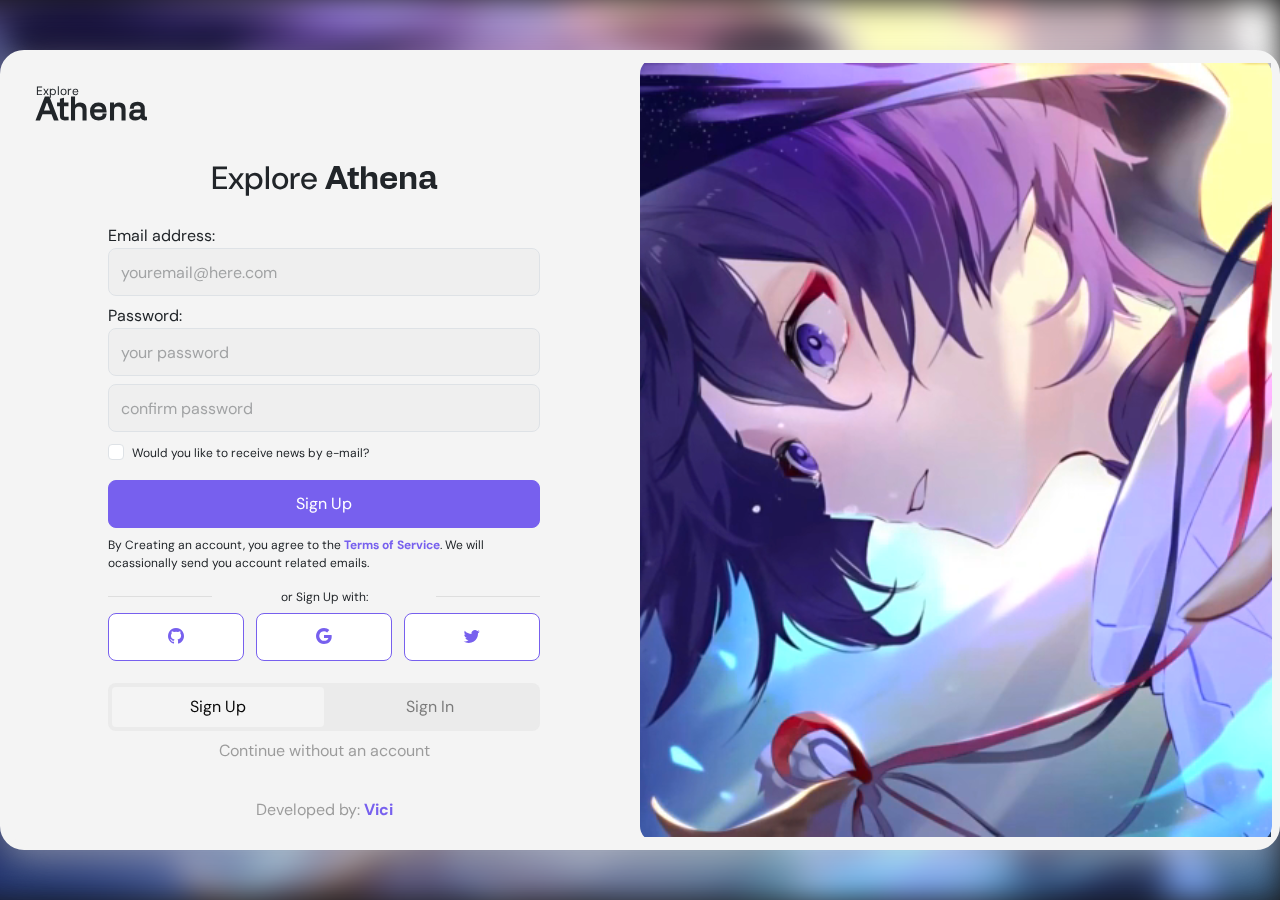
==== commit 34d7d42b: "Fix: Vercel Page Working" ====
--- a/index.html
+++ b/index.html
@@ -36,21 +36,21 @@
 						<button class="select-menu-link menu-link-genshin active" type="button" data-game="genshin"
 							data-bs-toggle="tooltip" data-bs-placement="right" data-bs-custom-class="select-menu-tooltip"
 							data-bs-title="Genshin Impact">
-							<img class="select-menu-icon active" alt="Genshin Impact" src="assets/common/logo/logo-genshin.png">
+							<img class="select-menu-icon active" alt="Genshin Impact" src="public/assets/common/logo/logo-genshin.png">
 						</button>
 					</li>
 					<li>
 						<button class="select-menu-link menu-link-whutering offline" type="button" data-game="whutering"
 							data-bs-toggle="tooltip" data-bs-placement="right" data-bs-custom-class="select-menu-tooltip"
 							data-bs-title="Whutering Waves">
-							<img class="select-menu-icon" alt="Whutering Waves" src="assets/common/logo/logo-whuteringwaves.png">
+							<img class="select-menu-icon" alt="Whutering Waves" src="public/assets/common/logo/logo-whuteringwaves.png">
 						</button>
 					</li>
 					<li>
 						<button class="select-menu-link menu-link-reverse offline" type="button" data-game="reverse"
 							data-bs-toggle="tooltip" data-bs-placement="right" data-bs-custom-class="select-menu-tooltip"
 							data-bs-title="Reverse 1999">
-							<img class="select-menu-icon" alt="Reverse 1999" src="assets/common/logo/logo-reverse.png">
+							<img class="select-menu-icon" alt="Reverse 1999" src="public/assets/common/logo/logo-reverse.png">
 						</button>
 					</li>
 				</ul>
@@ -62,11 +62,11 @@
 
 
 		<video id="backbg-indexVideo" class="video video-genshin active" autoplay muted loop
-			src="assets/common/videos/intro-genshin.mp4" type="video/mp4"></video>
+			src="public/assets/common/videos/intro-genshin.mp4" type="video/mp4"></video>
 		<video id="backbg-indexVideo" class="video video-whutering hidden" autoplay muted loop
-			src="assets/common/videos/intro-wuthering.mp4" type="video/mp4"></video>
+			src="public/assets/common/videos/intro-wuthering.mp4" type="video/mp4"></video>
 		<video id="backbg-indexVideo" class="video video-reverse hidden" autoplay muted loop
-			src="assets/common/videos/intro-reverse.mp4" type="video/mp4"></video>
+			src="public/assets/common/videos/intro-reverse.mp4" type="video/mp4"></video>
 		<div class="index-form">
 			<div class="left">
 				<div class="index-form-header">
@@ -238,7 +238,7 @@
 					<div class="video-area">
 						<div class="video-content">
 							<video id="bg-indexVideo" class="video-genshin" autoplay muted loop
-								src="assets/common/videos/intro-genshin.mp4" type="video/mp4">
+								src="public/assets/common/videos/intro-genshin.mp4" type="video/mp4">
 								<div class="banner-shadow-bottom"></div>
 								<div class="simple-frame-area">
 									<div class="frame-description-area">
@@ -264,7 +264,7 @@
 					<div class="video-area">
 						<div class="video-content">
 							<video id="bg-indexVideo" class="video-whutering" autoplay muted loop
-								src="assets/common/videos/intro-wuthering.mp4" type="video/mp4">
+								src="public/assets/common/videos/intro-wuthering.mp4" type="video/mp4">
 								<div class="banner-shadow-bottom"></div>
 								<div class="simple-frame-area">
 									<div class="frame-description-area">
@@ -290,7 +290,7 @@
 					<div class="video-area">
 						<div class="video-content">
 							<video id="bg-indexVideo" class="video-whutering" autoplay muted loop
-								src="assets/common/videos/intro-reverse.mp4" type="video/mp4">
+								src="public/assets/common/videos/intro-reverse.mp4" type="video/mp4">
 								<div class="banner-shadow-bottom"></div>
 								<div class="simple-frame-area">
 									<div class="frame-description-area">
